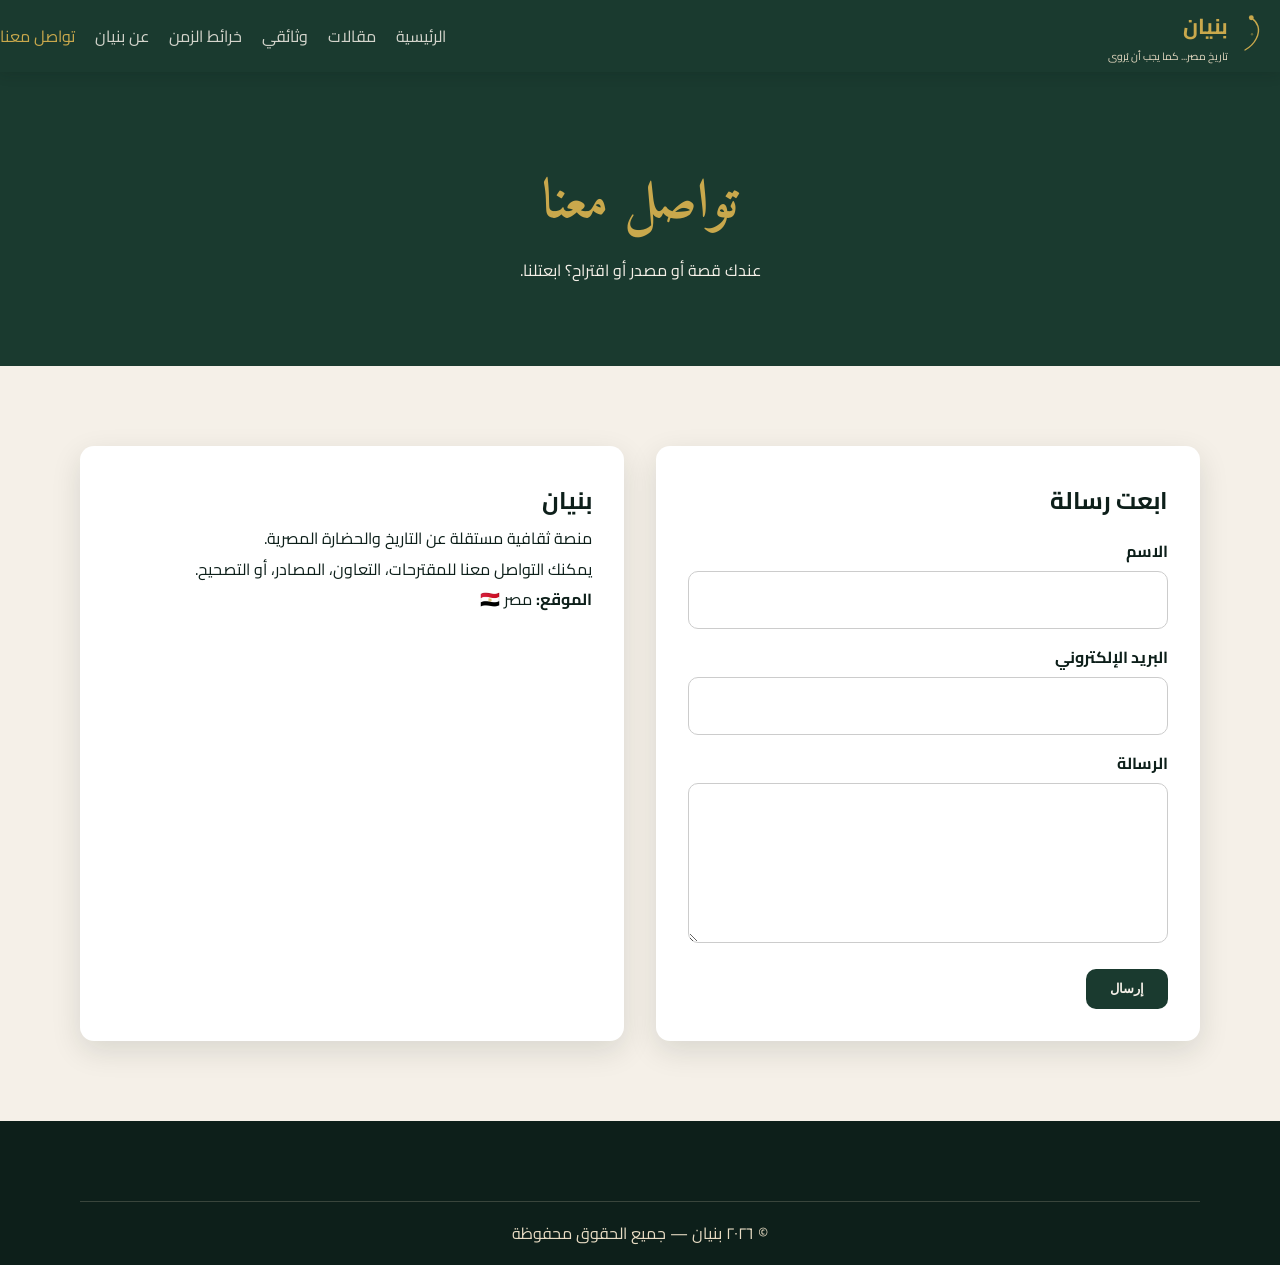
==== contact.html @ a3650538 "Add Bunyan contact page" ====
<!doctype html><html lang="ar" dir="rtl"><head><meta charset="utf-8"><meta name="viewport" content="width=device-width,initial-scale=1"><title>تواصل معنا — بنيان</title><link rel="icon" href="images/logo.svg"><link rel="stylesheet" href="css/style.css"><link href="https://fonts.googleapis.com/css2?family=Amiri:wght@400;700&family=Cairo:wght@400;600;700&display=swap" rel="stylesheet"></head><body><nav class="navbar"><div class="nav-container"><a class="nav-logo" href="index.html"><img src="images/logo.svg"><div><span class="nav-logo-text">بنيان</span><span class="nav-logo-tagline">تاريخ مصر... كما يجب أن يُروى</span></div></a><button class="nav-toggle">☰</button><ul class="nav-links"><li><a href="index.html">الرئيسية</a></li><li><a href="articles.html">مقالات</a></li><li><a href="documentary.html">وثائقي</a></li><li><a href="maps.html">خرائط الزمن</a></li><li><a href="about.html">عن بنيان</a></li><li><a class="active" href="contact.html">تواصل معنا</a></li></ul></div></nav><header class="about-hero"><div class="container"><h1>تواصل معنا</h1><p>عندك قصة أو مصدر أو اقتراح؟ ابعتلنا.</p></div></header><section class="section"><div class="container"><div class="contact-grid"><div class="form-box contact-form"><h2>ابعت رسالة</h2><form><label>الاسم</label><input required><label>البريد الإلكتروني</label><input type="email" required><label>الرسالة</label><textarea required></textarea><button class="btn-submit">إرسال</button></form></div><div class="info-box"><h2>بنيان</h2><p>منصة ثقافية مستقلة عن التاريخ والحضارة المصرية.</p><p>يمكنك التواصل معنا للمقترحات، التعاون، المصادر، أو التصحيح.</p><p><strong>الموقع:</strong> مصر 🇪🇬</p></div></div></div></section><footer class="footer"><div class="container"><div class="footer-bottom">© ٢٠٢٦ بنيان — جميع الحقوق محفوظة</div></div></footer><script src="js/main.js"></script></body></html>
---- css/style.css ----
:root{--p:#1A3A2F;--s:#C9A84C;--a:#E8DCC4;--d:#0D1F1A;--l:#F5F0E8;--w:#fff;--shadow:0 10px 30px rgba(13,31,26,.12);--r:14px}*{box-sizing:border-box;margin:0;padding:0}html{scroll-behavior:smooth}body{font-family:Cairo,Arial,sans-serif;background:var(--l);color:var(--d);line-height:1.9}a{color:inherit;text-decoration:none}.container{width:min(1120px,92%);margin:auto}.navbar{position:sticky;top:0;z-index:10;background:var(--p);color:var(--l);box-shadow:0 2px 12px #0d1f1a33}.nav-container{min-height:72px;display:flex;align-items:center;justify-content:space-between}.nav-logo{display:flex;align-items:center;gap:10px}.nav-logo img{width:42px;height:42px}.nav-logo-text{display:block;color:var(--s);font-size:1.35rem;font-weight:700}.nav-logo-tagline{display:block;font-size:.65rem;color:var(--a)}.nav-links{display:flex;list-style:none;gap:1.25rem}.nav-links a{opacity:.85}.nav-links a:hover,.nav-links a.active{color:var(--s);opacity:1}.nav-toggle{display:none;background:none;border:0;color:var(--l);font-size:1.7rem}.hero{min-height:68vh;display:grid;place-items:center;text-align:center;background:linear-gradient(135deg,#0d1f1aee,#1a3a2fee),radial-gradient(circle at 70% 30%,#c9a84c55,transparent 35%);color:var(--l);padding:5rem 0}.hero-content{max-width:850px;padding:2rem}.hero h1{font-family:Amiri,serif;color:var(--s);font-size:clamp(2.3rem,6vw,4.6rem);line-height:1.2}.hero p{font-size:1.15rem;max-width:700px;margin:1.3rem auto;color:var(--a)}.hero-btn,.card-link{display:inline-block;background:var(--s);color:var(--d);padding:.7rem 1.4rem;border-radius:var(--r);font-weight:700}.section{padding:5rem 0}.section-title{text-align:center;margin-bottom:2.5rem}.section-title h2,.about-content h2{font-family:Amiri,serif;color:var(--p);font-size:2.3rem}.section-title p{color:#5c665f}.featured{display:grid;grid-template-columns:1fr 1fr;background:var(--w);border-radius:var(--r);overflow:hidden;box-shadow:var(--shadow)}.featured-img,.card-img{min-height:240px;background:linear-gradient(135deg,var(--p),#315847);display:grid;place-items:center;color:var(--a);font-size:1.1rem}.featured-content{padding:2.5rem}.featured-content h2{font-family:Amiri,serif;color:var(--p);font-size:2.2rem}.card-tag{color:var(--s);font-weight:700}.cards-grid{display:grid;grid-template-columns:repeat(3,1fr);gap:1.5rem}.card{background:var(--w);border-radius:var(--r);overflow:hidden;box-shadow:var(--shadow)}.card-img{min-height:180px}.card-body{padding:1.4rem}.card-body h3{color:var(--p);font-family:Amiri,serif;font-size:1.45rem}.card-body p{margin:.5rem 0 1rem;color:#4f5a54}.newsletter{background:linear-gradient(135deg,var(--p),var(--d));color:var(--l);padding:4rem 0;text-align:center}.newsletter h2{color:var(--s);font-family:Amiri,serif;font-size:2.3rem}.newsletter-form{display:flex;justify-content:center;gap:.7rem;margin-top:1.2rem}.newsletter-form input{min-width:280px;padding:.8rem;border-radius:var(--r);border:2px solid var(--a)}.newsletter-form button{border:0;background:var(--s);padding:.8rem 1.5rem;border-radius:var(--r);font-weight:700}.footer{background:var(--d);color:var(--a);padding:3rem 0 1rem}.footer-grid{display:grid;grid-template-columns:2fr 1fr;gap:3rem}.footer h3,.footer h4{color:var(--s)}.footer ul{list-style:none}.footer-bottom{margin-top:2rem;padding-top:1rem;border-top:1px solid #e8dcc433;text-align:center}.about-hero,.article-header{background:var(--p);color:var(--l);padding:5rem 0;text-align:center}.about-hero h1,.article-header h1{font-family:Amiri,serif;color:var(--s);font-size:3.4rem}.about-content,.article-body{width:min(850px,92%);margin:auto;padding:4rem 0}.about-content h2,.article-body h2{margin:2.5rem 0 1rem}.about-content p,.article-body p{margin:.9rem 0}.values-grid{display:grid;grid-template-columns:1fr 1fr;gap:1rem}.value-card{background:var(--w);padding:1.5rem;border-radius:var(--r);box-shadow:var(--shadow)}blockquote{margin:2rem 0;padding:1.5rem;border-right:5px solid var(--s);background:var(--a);font-family:Amiri,serif;font-size:1.3rem}.article-meta{margin-top:1rem;color:var(--a)}.contact-grid{display:grid;grid-template-columns:1fr 1fr;gap:2rem}.form-box,.info-box{background:var(--w);padding:2rem;border-radius:var(--r);box-shadow:var(--shadow)}form label{display:block;margin:.8rem 0 .3rem;font-weight:700}form input,form textarea{width:100%;padding:.8rem;border:1px solid #ccc;border-radius:10px;font:inherit}form textarea{min-height:160px}.btn-submit{margin-top:1rem;border:0;background:var(--p);color:var(--l);padding:.8rem 1.5rem;border-radius:10px;font-weight:700}.timeline{border-right:3px solid var(--s);padding-right:2rem}.timeline-item{background:var(--w);padding:1.5rem;margin:1rem 0;border-radius:var(--r);box-shadow:var(--shadow)}@media(max-width:800px){.nav-links{display:none;position:absolute;top:72px;right:0;left:0;background:var(--p);padding:1rem;flex-direction:column}.nav-links.active{display:flex}.nav-toggle{display:block}.featured,.contact-grid{grid-template-columns:1fr}.cards-grid{grid-template-columns:1fr 1fr}.footer-grid,.values-grid{grid-template-columns:1fr}}@media(max-width:520px){.cards-grid{grid-template-columns:1fr}.newsletter-form{flex-direction:column}.newsletter-form input{min-width:0}.about-hero h1,.article-header h1{font-size:2.4rem}}
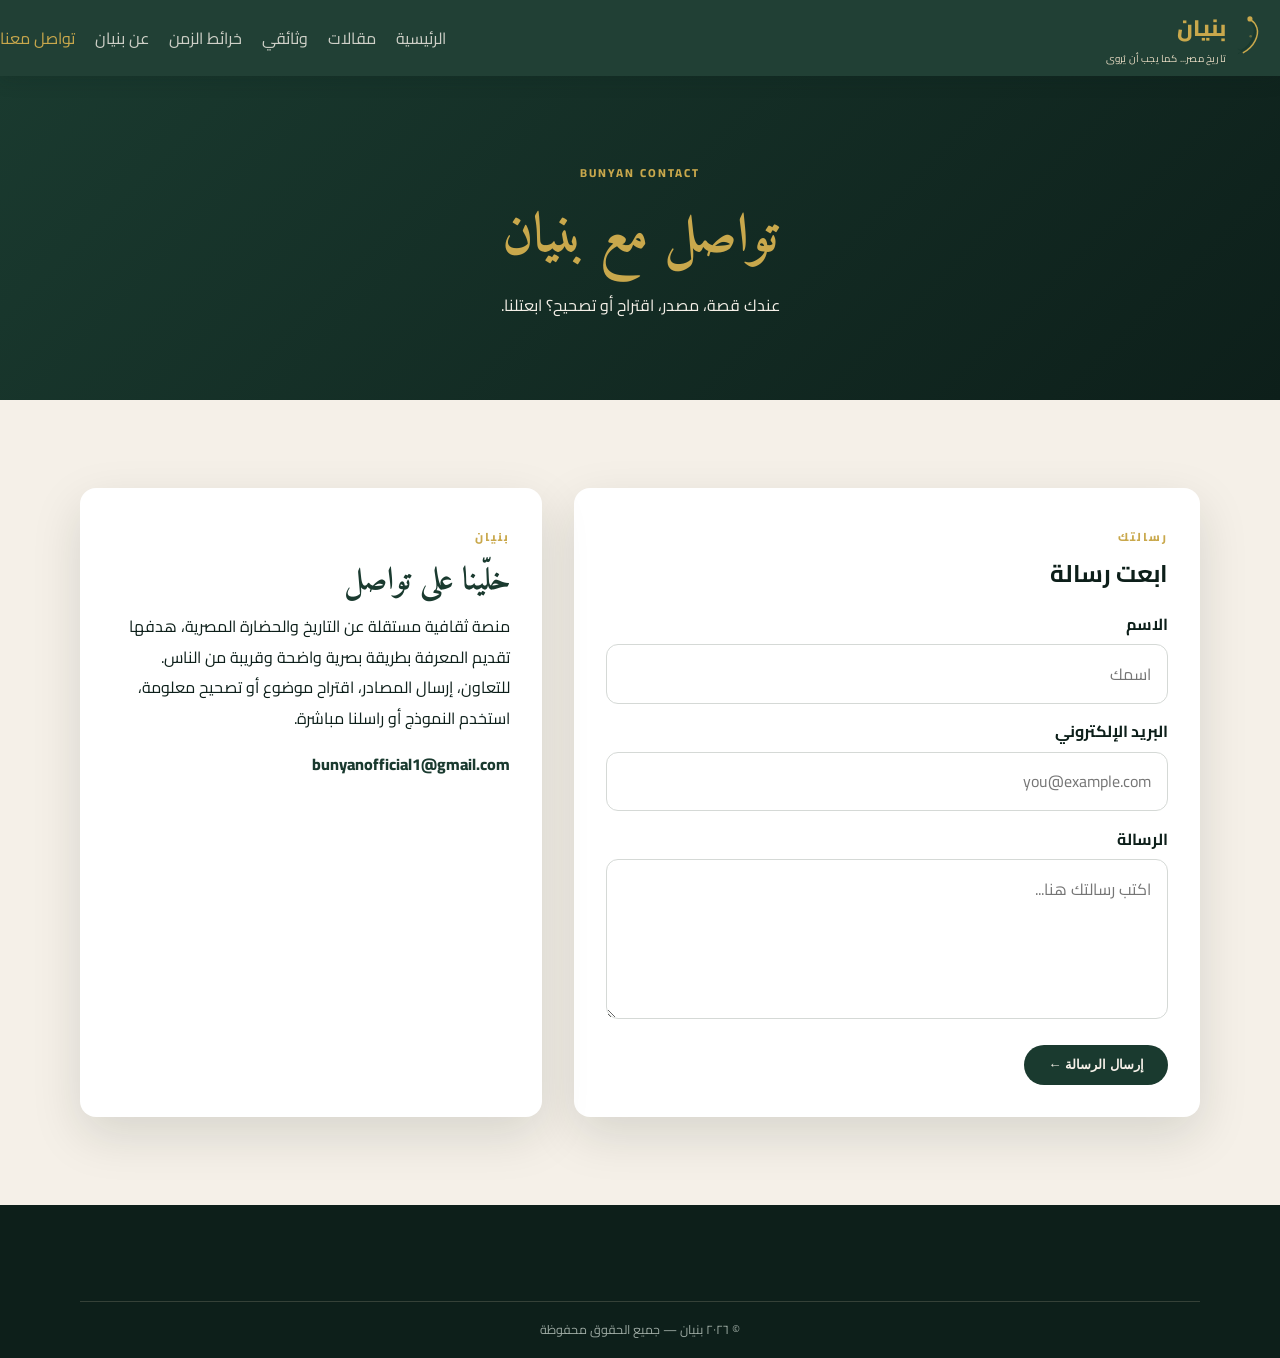
==== commit d9bf49ae: "Connect Bunyan contact form to official email" ====
--- a/contact.html
+++ b/contact.html
@@ -1 +1,8 @@
-<!doctype html><html lang="ar" dir="rtl"><head><meta charset="utf-8"><meta name="viewport" content="width=device-width,initial-scale=1"><title>تواصل معنا — بنيان</title><link rel="icon" href="images/logo.svg"><link rel="stylesheet" href="css/style.css"><link href="https://fonts.googleapis.com/css2?family=Amiri:wght@400;700&family=Cairo:wght@400;600;700&display=swap" rel="stylesheet"></head><body><nav class="navbar"><div class="nav-container"><a class="nav-logo" href="index.html"><img src="images/logo.svg"><div><span class="nav-logo-text">بنيان</span><span class="nav-logo-tagline">تاريخ مصر... كما يجب أن يُروى</span></div></a><button class="nav-toggle">☰</button><ul class="nav-links"><li><a href="index.html">الرئيسية</a></li><li><a href="articles.html">مقالات</a></li><li><a href="documentary.html">وثائقي</a></li><li><a href="maps.html">خرائط الزمن</a></li><li><a href="about.html">عن بنيان</a></li><li><a class="active" href="contact.html">تواصل معنا</a></li></ul></div></nav><header class="about-hero"><div class="container"><h1>تواصل معنا</h1><p>عندك قصة أو مصدر أو اقتراح؟ ابعتلنا.</p></div></header><section class="section"><div class="container"><div class="contact-grid"><div class="form-box contact-form"><h2>ابعت رسالة</h2><form><label>الاسم</label><input required><label>البريد الإلكتروني</label><input type="email" required><label>الرسالة</label><textarea required></textarea><button class="btn-submit">إرسال</button></form></div><div class="info-box"><h2>بنيان</h2><p>منصة ثقافية مستقلة عن التاريخ والحضارة المصرية.</p><p>يمكنك التواصل معنا للمقترحات، التعاون، المصادر، أو التصحيح.</p><p><strong>الموقع:</strong> مصر 🇪🇬</p></div></div></div></section><footer class="footer"><div class="container"><div class="footer-bottom">© ٢٠٢٦ بنيان — جميع الحقوق محفوظة</div></div></footer><script src="js/main.js"></script></body></html>+<!doctype html>
+<html lang="ar" dir="rtl">
+<head><meta charset="utf-8"><meta name="viewport" content="width=device-width,initial-scale=1"><meta name="description" content="تواصل مع بنيان — اقتراح، تعاون، مصدر تاريخي أو تصحيح."><title>تواصل معنا — بنيان</title><link rel="icon" href="images/logo.svg"><link rel="stylesheet" href="css/style.css"><link href="https://fonts.googleapis.com/css2?family=Amiri:wght@400;700&family=Cairo:wght@400;600;700;800&display=swap" rel="stylesheet"></head>
+<body>
+<nav class="navbar"><div class="nav-container"><a class="nav-logo" href="index.html"><img src="images/logo.svg" alt="بنيان"><div><strong>بنيان</strong><span>تاريخ مصر... كما يجب أن يُروى</span></div></a><button class="nav-toggle" aria-label="فتح القائمة">☰</button><ul class="nav-links"><li><a href="index.html">الرئيسية</a></li><li><a href="articles.html">مقالات</a></li><li><a href="documentary.html">وثائقي</a></li><li><a href="maps.html">خرائط الزمن</a></li><li><a href="about.html">عن بنيان</a></li><li><a class="active" href="contact.html">تواصل معنا</a></li></ul></div></nav>
+<header class="about-hero"><div class="container"><span class="section-kicker">BUNYAN CONTACT</span><h1>تواصل مع بنيان</h1><p>عندك قصة، مصدر، اقتراح أو تصحيح؟ ابعتلنا.</p></div></header>
+<section class="section"><div class="container"><div class="contact-grid"><div class="form-box contact-form"><span class="section-kicker">رسالتك</span><h2>ابعت رسالة</h2><form action="https://formsubmit.co/bunyanofficial1@gmail.com" method="POST"><input type="hidden" name="_subject" value="رسالة جديدة من موقع بنيان"><input type="hidden" name="_captcha" value="false"><input type="hidden" name="_template" value="table"><input type="hidden" name="_next" value="https://bunyaneg.github.io/Bunyan/thank-you.html"><label for="name">الاسم</label><input id="name" name="name" required placeholder="اسمك"><label for="email">البريد الإلكتروني</label><input id="email" name="email" type="email" required placeholder="you@example.com"><label for="message">الرسالة</label><textarea id="message" name="message" required placeholder="اكتب رسالتك هنا..."></textarea><button class="btn-submit" type="submit">إرسال الرسالة ←</button></form></div><div class="info-box"><span class="section-kicker">بنيان</span><h2>خلّينا على تواصل</h2><p>منصة ثقافية مستقلة عن التاريخ والحضارة المصرية، هدفها تقديم المعرفة بطريقة بصرية واضحة وقريبة من الناس.</p><p>للتعاون، إرسال المصادر، اقتراح موضوع أو تصحيح معلومة، استخدم النموذج أو راسلنا مباشرة.</p><a class="contact-email" href="mailto:bunyanofficial1@gmail.com">bunyanofficial1@gmail.com</a></div></div></div></section>
+<footer class="footer"><div class="container"><div class="footer-bottom">© ٢٠٢٦ بنيان — جميع الحقوق محفوظة</div></div></footer><script src="js/main.js"></script></body></html>
--- a/css/style.css
+++ b/css/style.css
@@ -1 +1 @@
-:root{--p:#1A3A2F;--s:#C9A84C;--a:#E8DCC4;--d:#0D1F1A;--l:#F5F0E8;--w:#fff;--shadow:0 10px 30px rgba(13,31,26,.12);--r:14px}*{box-sizing:border-box;margin:0;padding:0}html{scroll-behavior:smooth}body{font-family:Cairo,Arial,sans-serif;background:var(--l);color:var(--d);line-height:1.9}a{color:inherit;text-decoration:none}.container{width:min(1120px,92%);margin:auto}.navbar{position:sticky;top:0;z-index:10;background:var(--p);color:var(--l);box-shadow:0 2px 12px #0d1f1a33}.nav-container{min-height:72px;display:flex;align-items:center;justify-content:space-between}.nav-logo{display:flex;align-items:center;gap:10px}.nav-logo img{width:42px;height:42px}.nav-logo-text{display:block;color:var(--s);font-size:1.35rem;font-weight:700}.nav-logo-tagline{display:block;font-size:.65rem;color:var(--a)}.nav-links{display:flex;list-style:none;gap:1.25rem}.nav-links a{opacity:.85}.nav-links a:hover,.nav-links a.active{color:var(--s);opacity:1}.nav-toggle{display:none;background:none;border:0;color:var(--l);font-size:1.7rem}.hero{min-height:68vh;display:grid;place-items:center;text-align:center;background:linear-gradient(135deg,#0d1f1aee,#1a3a2fee),radial-gradient(circle at 70% 30%,#c9a84c55,transparent 35%);color:var(--l);padding:5rem 0}.hero-content{max-width:850px;padding:2rem}.hero h1{font-family:Amiri,serif;color:var(--s);font-size:clamp(2.3rem,6vw,4.6rem);line-height:1.2}.hero p{font-size:1.15rem;max-width:700px;margin:1.3rem auto;color:var(--a)}.hero-btn,.card-link{display:inline-block;background:var(--s);color:var(--d);padding:.7rem 1.4rem;border-radius:var(--r);font-weight:700}.section{padding:5rem 0}.section-title{text-align:center;margin-bottom:2.5rem}.section-title h2,.about-content h2{font-family:Amiri,serif;color:var(--p);font-size:2.3rem}.section-title p{color:#5c665f}.featured{display:grid;grid-template-columns:1fr 1fr;background:var(--w);border-radius:var(--r);overflow:hidden;box-shadow:var(--shadow)}.featured-img,.card-img{min-height:240px;background:linear-gradient(135deg,var(--p),#315847);display:grid;place-items:center;color:var(--a);font-size:1.1rem}.featured-content{padding:2.5rem}.featured-content h2{font-family:Amiri,serif;color:var(--p);font-size:2.2rem}.card-tag{color:var(--s);font-weight:700}.cards-grid{display:grid;grid-template-columns:repeat(3,1fr);gap:1.5rem}.card{background:var(--w);border-radius:var(--r);overflow:hidden;box-shadow:var(--shadow)}.card-img{min-height:180px}.card-body{padding:1.4rem}.card-body h3{color:var(--p);font-family:Amiri,serif;font-size:1.45rem}.card-body p{margin:.5rem 0 1rem;color:#4f5a54}.newsletter{background:linear-gradient(135deg,var(--p),var(--d));color:var(--l);padding:4rem 0;text-align:center}.newsletter h2{color:var(--s);font-family:Amiri,serif;font-size:2.3rem}.newsletter-form{display:flex;justify-content:center;gap:.7rem;margin-top:1.2rem}.newsletter-form input{min-width:280px;padding:.8rem;border-radius:var(--r);border:2px solid var(--a)}.newsletter-form button{border:0;background:var(--s);padding:.8rem 1.5rem;border-radius:var(--r);font-weight:700}.footer{background:var(--d);color:var(--a);padding:3rem 0 1rem}.footer-grid{display:grid;grid-template-columns:2fr 1fr;gap:3rem}.footer h3,.footer h4{color:var(--s)}.footer ul{list-style:none}.footer-bottom{margin-top:2rem;padding-top:1rem;border-top:1px solid #e8dcc433;text-align:center}.about-hero,.article-header{background:var(--p);color:var(--l);padding:5rem 0;text-align:center}.about-hero h1,.article-header h1{font-family:Amiri,serif;color:var(--s);font-size:3.4rem}.about-content,.article-body{width:min(850px,92%);margin:auto;padding:4rem 0}.about-content h2,.article-body h2{margin:2.5rem 0 1rem}.about-content p,.article-body p{margin:.9rem 0}.values-grid{display:grid;grid-template-columns:1fr 1fr;gap:1rem}.value-card{background:var(--w);padding:1.5rem;border-radius:var(--r);box-shadow:var(--shadow)}blockquote{margin:2rem 0;padding:1.5rem;border-right:5px solid var(--s);background:var(--a);font-family:Amiri,serif;font-size:1.3rem}.article-meta{margin-top:1rem;color:var(--a)}.contact-grid{display:grid;grid-template-columns:1fr 1fr;gap:2rem}.form-box,.info-box{background:var(--w);padding:2rem;border-radius:var(--r);box-shadow:var(--shadow)}form label{display:block;margin:.8rem 0 .3rem;font-weight:700}form input,form textarea{width:100%;padding:.8rem;border:1px solid #ccc;border-radius:10px;font:inherit}form textarea{min-height:160px}.btn-submit{margin-top:1rem;border:0;background:var(--p);color:var(--l);padding:.8rem 1.5rem;border-radius:10px;font-weight:700}.timeline{border-right:3px solid var(--s);padding-right:2rem}.timeline-item{background:var(--w);padding:1.5rem;margin:1rem 0;border-radius:var(--r);box-shadow:var(--shadow)}@media(max-width:800px){.nav-links{display:none;position:absolute;top:72px;right:0;left:0;background:var(--p);padding:1rem;flex-direction:column}.nav-links.active{display:flex}.nav-toggle{display:block}.featured,.contact-grid{grid-template-columns:1fr}.cards-grid{grid-template-columns:1fr 1fr}.footer-grid,.values-grid{grid-template-columns:1fr}}@media(max-width:520px){.cards-grid{grid-template-columns:1fr}.newsletter-form{flex-direction:column}.newsletter-form input{min-width:0}.about-hero h1,.article-header h1{font-size:2.4rem}}+:root{--p:#1A3A2F;--s:#C9A84C;--a:#E8DCC4;--d:#0D1F1A;--l:#F5F0E8;--w:#fff;--muted:#68736d;--shadow:0 18px 50px rgba(13,31,26,.13);--r:16px}*{box-sizing:border-box;margin:0;padding:0}html{scroll-behavior:smooth}body{font-family:Cairo,Arial,sans-serif;background:var(--l);color:var(--d);line-height:1.9}a{color:inherit;text-decoration:none}.container{width:min(1120px,92%);margin:auto}.navbar{position:sticky;top:0;z-index:50;background:rgba(26,58,47,.97);color:var(--l);box-shadow:0 3px 18px rgba(13,31,26,.2);backdrop-filter:blur(10px)}.nav-container{min-height:76px;display:flex;align-items:center;justify-content:space-between}.nav-logo{display:flex;align-items:center;gap:10px}.nav-logo img{width:44px;height:44px}.nav-logo strong{display:block;color:var(--s);font-size:1.4rem;font-weight:800}.nav-logo span{display:block;font-size:.62rem;color:var(--a);letter-spacing:.2px}.nav-links{display:flex;list-style:none;gap:1.25rem}.nav-links a{opacity:.82;transition:.2s}.nav-links a:hover,.nav-links a.active{color:var(--s);opacity:1}.nav-toggle{display:none;background:none;border:0;color:var(--l);font-size:1.7rem}.hero{position:relative;min-height:72vh;display:grid;place-items:center;text-align:center;overflow:hidden;background:radial-gradient(circle at 70% 20%,rgba(201,168,76,.28),transparent 25%),linear-gradient(135deg,#0a1713 0%,#1A3A2F 52%,#315847 100%);color:var(--l);padding:6rem 0}.hero:before{content:"";position:absolute;inset:0;background:linear-gradient(120deg,transparent 45%,rgba(201,168,76,.08) 46%,transparent 47%),linear-gradient(0deg,rgba(13,31,26,.35),transparent)}.hero:after{content:"بنيان";position:absolute;left:50%;top:52%;transform:translate(-50%,-50%);font-family:Amiri,serif;font-size:clamp(8rem,25vw,20rem);font-weight:700;color:rgba(232,220,196,.035);white-space:nowrap}.hero-content{position:relative;z-index:2;max-width:850px;padding:2rem}.eyebrow,.section-kicker{display:inline-block;color:var(--s);font-size:.72rem;font-weight:800;letter-spacing:2px;text-transform:uppercase}.hero h1{font-family:Amiri,serif;color:var(--l);font-size:clamp(2.8rem,7vw,5.6rem);line-height:1.1;margin:1rem 0}.hero h1 em{font-style:normal;color:var(--s)}.hero p{font-size:1.12rem;max-width:700px;margin:1.3rem auto;color:var(--a)}.hero-actions{display:flex;justify-content:center;gap:.8rem;flex-wrap:wrap;margin-top:1.7rem}.hero-btn,.card-link,.footer-cta{display:inline-block;background:var(--s);color:var(--d);padding:.7rem 1.45rem;border-radius:999px;font-weight:800;transition:.2s}.hero-btn:hover,.card-link:hover,.footer-cta:hover{transform:translateY(-2px);box-shadow:0 10px 25px rgba(201,168,76,.2)}.hero-btn.ghost{background:transparent;color:var(--l);border:1px solid rgba(232,220,196,.45)}.section{padding:5.5rem 0}.intro{background:var(--w)}.intro-grid{display:grid;grid-template-columns:.9fr 1.1fr;gap:4rem;align-items:center}.intro h2{font-family:Amiri,serif;color:var(--p);font-size:clamp(2.2rem,5vw,3.4rem);line-height:1.2;margin-top:.6rem}.intro p{font-size:1.08rem;color:var(--muted)}.section-title{text-align:center;margin-bottom:2.8rem}.section-title h2{font-family:Amiri,serif;color:var(--p);font-size:2.7rem;line-height:1.2;margin:.4rem 0}.section-title p{color:var(--muted)}.cards-grid{display:grid;grid-template-columns:repeat(3,1fr);gap:1.25rem}.card{position:relative;background:var(--w);border:1px solid rgba(26,58,47,.07);border-radius:var(--r);overflow:hidden;box-shadow:var(--shadow);min-height:260px;transition:.25s}.card:hover{transform:translateY(-6px)}.card:before{content:"";position:absolute;inset:auto 0 0;height:4px;background:var(--s);transform:scaleX(0);transform-origin:right;transition:.25s}.card:hover:before{transform:scaleX(1)}.featured-card{background:linear-gradient(145deg,var(--p),#274d3f);color:var(--l)}.card-number{position:absolute;top:1rem;left:1rem;color:var(--s);font-weight:800;font-size:.85rem;letter-spacing:1px}.card-body{padding:3.3rem 1.5rem 1.6rem}.card-tag{color:var(--s);font-size:.8rem;font-weight:800}.card-body h3{color:var(--p);font-family:Amiri,serif;font-size:1.65rem;margin:.3rem 0}.featured-card .card-body h3{color:var(--l)}.card-body p{margin:.4rem 0 1.3rem;color:var(--muted);font-size:.95rem}.featured-card .card-body p{color:var(--a)}.card-link{font-size:.82rem;padding:.55rem 1rem}.quote-section{padding:6rem 0;background:var(--a);text-align:center}.quote-mark{font-family:Georgia,serif;color:var(--s);font-size:6rem;line-height:.6}.quote-section blockquote{max-width:800px;margin:1rem auto .5rem;font-family:Amiri,serif;font-size:clamp(1.8rem,4vw,3rem);color:var(--p)}.quote-section span{color:var(--muted);font-weight:700}.newsletter{background:linear-gradient(135deg,var(--p),var(--d));color:var(--l);padding:4.5rem 0;text-align:center}.newsletter h2{font-family:Amiri,serif;color:var(--s);font-size:2.7rem;margin:.4rem 0}.newsletter p{color:var(--a)}.newsletter-form{display:flex;justify-content:center;gap:.7rem;margin-top:1.5rem}.newsletter-form input{min-width:320px;padding:.85rem 1rem;border-radius:999px;border:2px solid rgba(232,220,196,.45);background:rgba(255,255,255,.06);color:var(--l);font:inherit}.newsletter-form input::placeholder{color:#c6cfc9}.newsletter-form button{border:0;background:var(--s);padding:.85rem 1.5rem;border-radius:999px;font-weight:800;cursor:pointer}.footer{background:var(--d);color:var(--a);padding:3.5rem 0 1rem}.footer-grid{display:grid;grid-template-columns:2fr 1fr 1.3fr;gap:3rem}.footer-logo{width:48px;margin-bottom:.4rem}.footer h3,.footer h4{color:var(--s)}.footer h3{font-family:Amiri,serif;font-size:1.7rem}.footer ul{list-style:none}.footer li{margin:.25rem 0}.footer a{transition:.2s}.footer a:hover{color:var(--s)}.email-link{display:block;margin:.5rem 0 1rem;direction:ltr;text-align:right;font-size:.9rem}.footer-cta{font-size:.8rem}.footer-bottom{margin-top:2.5rem;padding-top:1rem;border-top:1px solid rgba(232,220,196,.18);text-align:center;font-size:.78rem;color:#9daaa3}.about-hero,.article-header{background:linear-gradient(135deg,var(--p),var(--d));color:var(--l);padding:5rem 0;text-align:center}.about-hero h1,.article-header h1{font-family:Amiri,serif;color:var(--s);font-size:3.4rem}.about-content,.article-body{width:min(850px,92%);margin:auto;padding:4rem 0}.about-content h2,.article-body h2{margin:2.5rem 0 1rem}.about-content p,.article-body p{margin:.9rem 0}.values-grid{display:grid;grid-template-columns:1fr 1fr;gap:1rem}.value-card{background:var(--w);padding:1.5rem;border-radius:var(--r);box-shadow:var(--shadow)}.contact-grid{display:grid;grid-template-columns:1.15fr .85fr;gap:2rem}.form-box,.info-box{background:var(--w);padding:2rem;border-radius:var(--r);box-shadow:var(--shadow)}form label{display:block;margin:.8rem 0 .3rem;font-weight:700}form input,form textarea{width:100%;padding:.85rem 1rem;border:1px solid #d5d9d6;border-radius:12px;font:inherit;background:#fff}form textarea{min-height:160px;resize:vertical}.btn-submit{margin-top:1rem;border:0;background:var(--p);color:var(--l);padding:.8rem 1.5rem;border-radius:999px;font-weight:800;cursor:pointer}.info-box h2{font-family:Amiri,serif;color:var(--p);font-size:2rem}.info-box .contact-email{display:inline-block;color:var(--p);font-weight:800;margin-top:1rem;direction:ltr}.timeline{border-right:3px solid var(--s);padding-right:2rem}.timeline-item{background:var(--w);padding:1.5rem;margin:1rem 0;border-radius:var(--r);box-shadow:var(--shadow)}@media(max-width:800px){.nav-links{display:none;position:absolute;top:76px;right:0;left:0;background:var(--p);padding:1rem;flex-direction:column}.nav-links.active{display:flex}.nav-toggle{display:block}.intro-grid,.contact-grid{grid-template-columns:1fr;gap:2rem}.cards-grid{grid-template-columns:1fr 1fr}.footer-grid{grid-template-columns:1fr 1fr}}@media(max-width:520px){.cards-grid,.footer-grid,.values-grid{grid-template-columns:1fr}.hero{min-height:68vh}.hero h1{font-size:2.8rem}.newsletter-form{flex-direction:column}.newsletter-form input{min-width:0}.about-hero h1,.article-header h1{font-size:2.5rem}.section{padding:4rem 0}}
